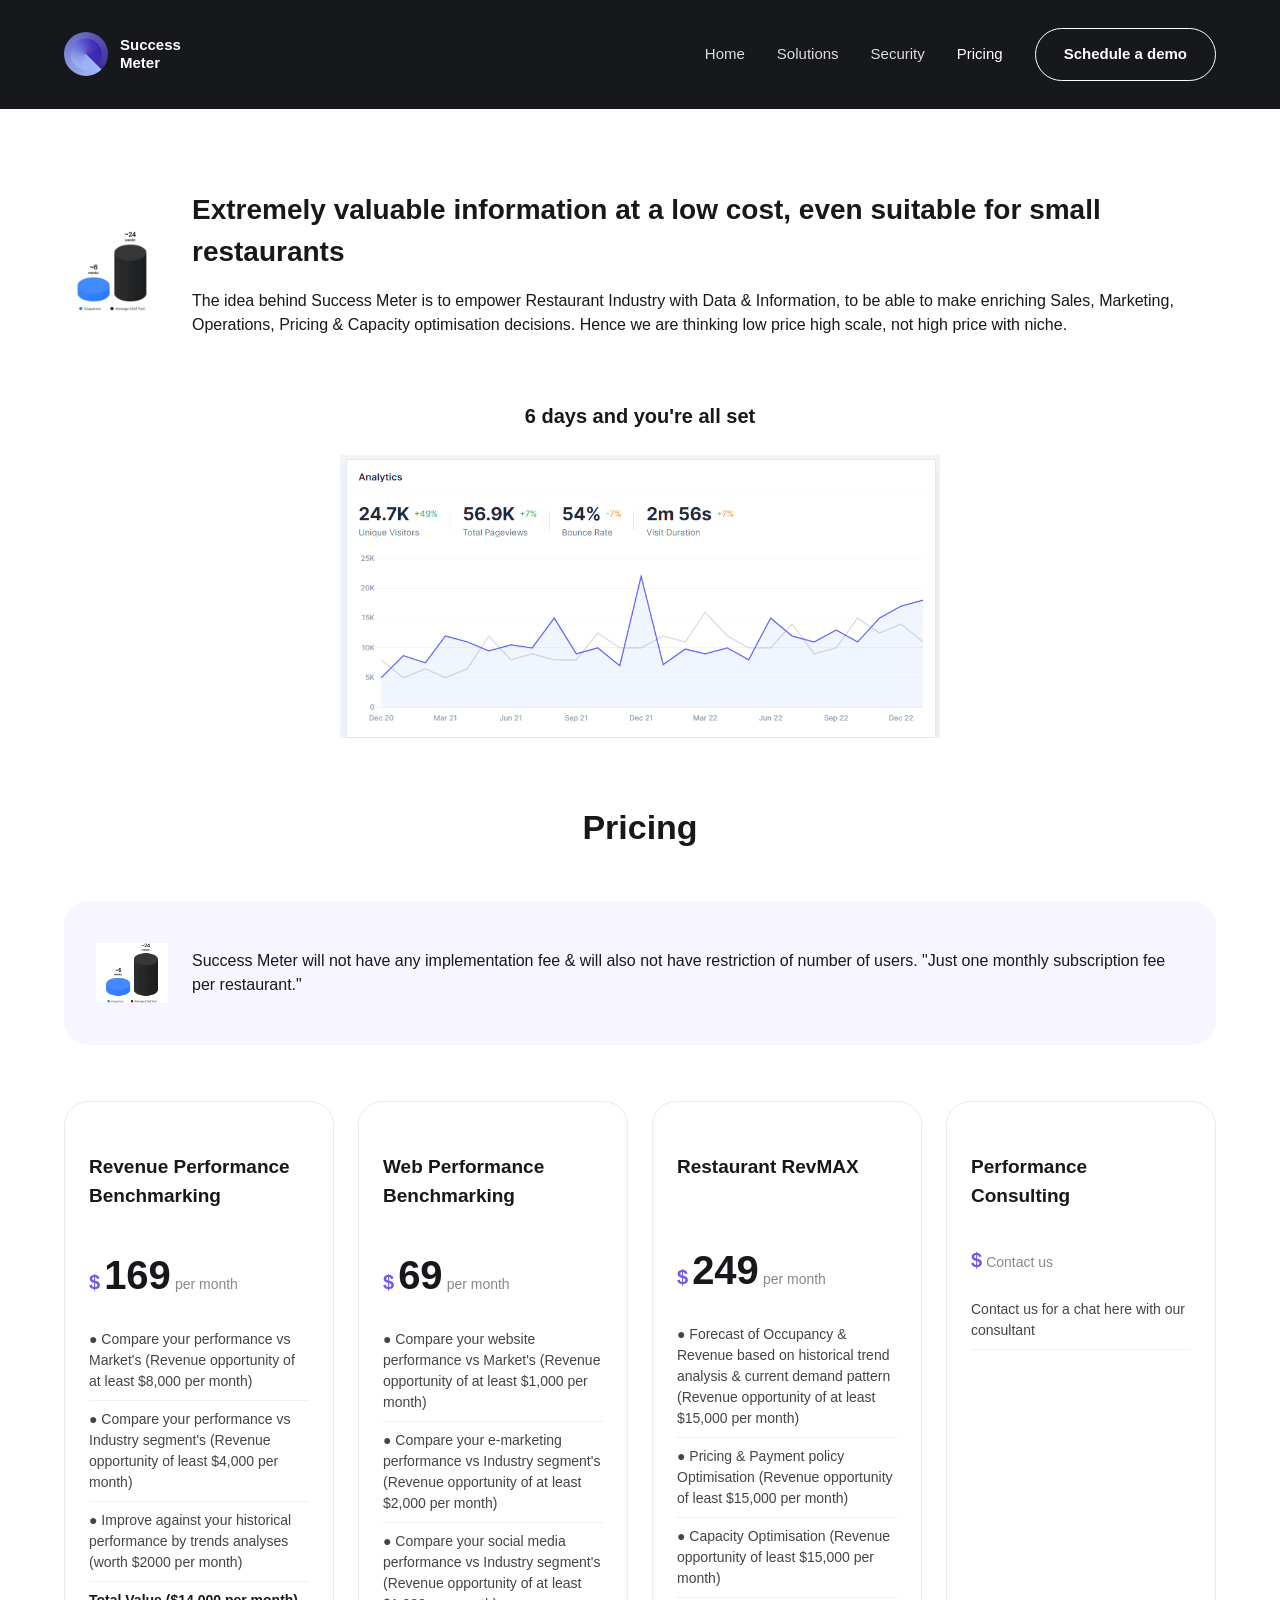
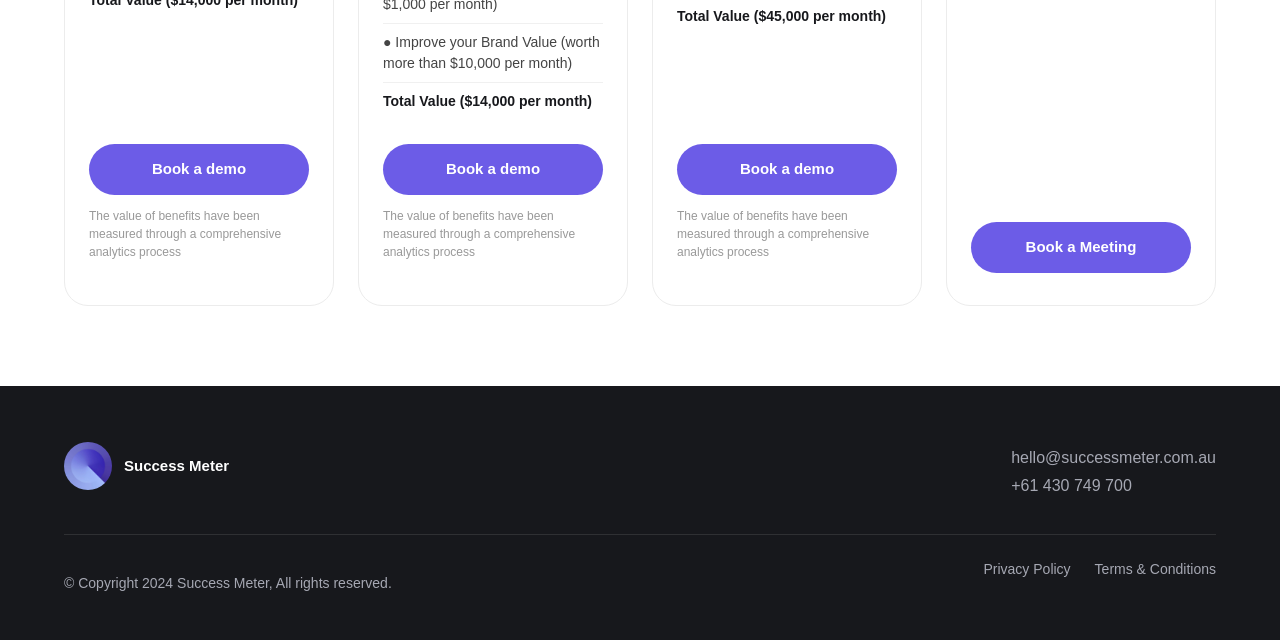
==== pricing.html @ 093ea800 "Initial static site" ====
<!DOCTYPE html>
<html lang="en">
<head>
<meta charset="UTF-8" />
<meta name="viewport" content="width=device-width, initial-scale=1.0" />
<title>Pricing — Success Meter</title>
<meta name="description" content="Simple, transparent pricing for Success Meter's Revenue Performance Benchmarking, Web Performance Benchmarking, Restaurant RevMAX and Performance Consulting." />
<link rel="icon" href="assets/images/logo.jpg" />
<link rel="stylesheet" href="assets/css/styles.css" />
</head>
<body>

<header class="site-header">
  <div class="container">
    <a href="index.html" class="brand">
      <img src="assets/images/logo.jpg" alt="Success Meter" />
      <span class="brand-name">Success<br />Meter</span>
    </a>
    <nav class="site-nav">
      <a href="index.html" class="nav-link">Home</a>
      <a href="solutions.html" class="nav-link">Solutions</a>
      <a href="security.html" class="nav-link">Security</a>
      <a href="pricing.html" class="nav-link active">Pricing</a>
      <a href="#demo" class="btn btn-outline js-book-demo">Schedule a demo</a>
    </nav>
    <button class="nav-toggle" aria-label="Toggle menu">&#9776;</button>
  </div>
</header>

<section>
  <div class="container">

    <div class="pricing-intro">
      <img src="assets/images/agile-plan.png" alt="" />
      <div>
        <h2>Extremely valuable information at a low cost, even suitable for small restaurants</h2>
        <p>The idea behind Success Meter is to empower Restaurant Industry with Data &amp; Information, to be able to make enriching Sales, Marketing, Operations, Pricing &amp; Capacity optimisation decisions. Hence we are thinking low price high scale, not high price with niche.</p>
      </div>
    </div>

    <div class="pricing-steps">
      <p>6 days and you're all set</p>
      <img src="assets/images/Mosaic-screen-shot.png" alt="Day 1 to Day 2 onboarding" style="max-width:600px; margin:0 auto;" />
    </div>

    <h2 class="section-title" id="demo">Pricing</h2>

    <div class="pricing-note">
      <img src="assets/images/agile-plan.png" alt="" />
      <p>Success Meter will not have any implementation fee &amp; will also not have restriction of number of users. "Just one monthly subscription fee per restaurant."</p>
    </div>

    <div class="pricing-grid">

      <div class="price-card">
        <h3>Revenue Performance Benchmarking</h3>
        <div class="price-tag">
          <span class="dollar">$</span>
          <span class="amount">169</span>
          <span class="period">per month</span>
        </div>
        <ul>
          <li>● Compare your performance vs Market's (Revenue opportunity of at least $8,000 per month)</li>
          <li>● Compare your performance vs Industry segment's (Revenue opportunity of least $4,000 per month)</li>
          <li>● Improve against your historical performance by trends analyses (worth $2000 per month)</li>
          <li class="total">Total Value ($14,000 per month)</li>
        </ul>
        <a href="#demo" class="btn btn-primary js-book-demo">Book a demo</a>
        <p class="disclaimer">The value of benefits have been measured through a comprehensive analytics process</p>
      </div>

      <div class="price-card">
        <h3>Web Performance Benchmarking</h3>
        <div class="price-tag">
          <span class="dollar">$</span>
          <span class="amount">69</span>
          <span class="period">per month</span>
        </div>
        <ul>
          <li>● Compare your website performance vs Market's (Revenue opportunity of at least $1,000 per month)</li>
          <li>● Compare your e-marketing performance vs Industry segment's (Revenue opportunity of at least $2,000 per month)</li>
          <li>● Compare your social media performance vs Industry segment's (Revenue opportunity of at least $1,000 per month)</li>
          <li>● Improve your Brand Value (worth more than $10,000 per month)</li>
          <li class="total">Total Value ($14,000 per month)</li>
        </ul>
        <a href="#demo" class="btn btn-primary js-book-demo">Book a demo</a>
        <p class="disclaimer">The value of benefits have been measured through a comprehensive analytics process</p>
      </div>

      <div class="price-card">
        <h3>Restaurant RevMAX</h3>
        <div class="price-tag">
          <span class="dollar">$</span>
          <span class="amount">249</span>
          <span class="period">per month</span>
        </div>
        <ul>
          <li>● Forecast of Occupancy &amp; Revenue based on historical trend analysis &amp; current demand pattern (Revenue opportunity of at least $15,000 per month)</li>
          <li>● Pricing &amp; Payment policy Optimisation (Revenue opportunity of least $15,000 per month)</li>
          <li>● Capacity Optimisation (Revenue opportunity of least $15,000 per month)</li>
          <li class="total">Total Value ($45,000 per month)</li>
        </ul>
        <a href="#demo" class="btn btn-primary js-book-demo">Book a demo</a>
        <p class="disclaimer">The value of benefits have been measured through a comprehensive analytics process</p>
      </div>

      <div class="price-card">
        <h3>Performance Consulting</h3>
        <div class="price-tag">
          <span class="dollar">$</span>
          <span class="period">Contact us</span>
        </div>
        <ul>
          <li>Contact us for a chat here with our consultant</li>
        </ul>
        <a href="#demo" class="btn btn-primary js-book-demo">Book a Meeting</a>
      </div>

    </div>
  </div>
</section>

<footer class="site-footer">
  <div class="container">
    <div class="footer-top">
      <a href="index.html" class="brand">
        <img src="assets/images/logo.jpg" alt="Success Meter" />
        <span class="brand-name">Success Meter</span>
      </a>
      <div class="footer-contact">
        <p>hello@successmeter.com.au</p>
        <p>+61 430 749 700</p>
      </div>
    </div>
    <div class="footer-bottom">
      <p>&copy; Copyright 2024 Success Meter, All rights reserved.</p>
      <div class="footer-links">
        <a href="#">Privacy Policy</a>
        <a href="#">Terms &amp; Conditions</a>
      </div>
    </div>
  </div>
</footer>

<script src="assets/js/main.js"></script>
</body>
</html>
---- assets/css/styles.css ----
/* Success Meter — shared styles */
:root {
  --dark: #17181c;
  --dark-2: #1f2026;
  --purple: #6c5ce7;
  --purple-dark: #5a4bd4;
  --text-muted: #a6a8b3;
  --white: #ffffff;
  --radius-lg: 40px;
  --radius-md: 24px;
  --max-width: 1200px;
  --font: 'Inter', -apple-system, BlinkMacSystemFont, 'Segoe UI', Roboto, sans-serif;
}

* {
  box-sizing: border-box;
}

html {
  scroll-behavior: smooth;
}

body {
  margin: 0;
  font-family: var(--font);
  color: var(--dark);
  background: var(--white);
  line-height: 1.5;
}

a {
  text-decoration: none;
  color: inherit;
}

ul {
  margin: 0;
  padding: 0;
  list-style: none;
}

img {
  max-width: 100%;
  display: block;
}

.container {
  max-width: var(--max-width);
  margin: 0 auto;
  padding: 0 24px;
}

/* ---------- Header ---------- */
.site-header {
  background: var(--dark);
  color: var(--white);
  padding: 28px 0;
}

.site-header .container {
  display: flex;
  align-items: center;
  justify-content: space-between;
}

.brand {
  display: flex;
  align-items: center;
  gap: 12px;
}

.brand img {
  width: 44px;
  height: 44px;
  border-radius: 50%;
  object-fit: cover;
}

.brand-name {
  font-weight: 700;
  font-size: 15px;
  line-height: 1.2;
}

.site-nav {
  display: flex;
  align-items: center;
  gap: 32px;
}

.site-nav a.nav-link {
  font-weight: 500;
  font-size: 15px;
  color: var(--white);
  opacity: 0.85;
  transition: opacity 0.2s;
}

.site-nav a.nav-link:hover,
.site-nav a.nav-link.active {
  opacity: 1;
}

.btn {
  display: inline-block;
  padding: 14px 28px;
  border-radius: 999px;
  font-weight: 700;
  font-size: 15px;
  text-align: center;
  cursor: pointer;
  transition: transform 0.2s, background 0.2s, color 0.2s;
  border: none;
}

.btn:hover {
  transform: translateY(-2px);
}

.btn-outline {
  border: 1.5px solid var(--white);
  color: var(--white);
  background: transparent;
}

.btn-outline:hover {
  background: var(--white);
  color: var(--dark);
}

.btn-primary {
  background: var(--purple);
  color: var(--white);
}

.btn-primary:hover {
  background: var(--purple-dark);
}

.nav-toggle {
  display: none;
  background: none;
  border: none;
  color: var(--white);
  font-size: 28px;
  cursor: pointer;
}

/* ---------- Hero (Home) ---------- */
.hero {
  background: var(--dark);
  color: var(--white);
  padding: 80px 0 120px;
}

.hero .container {
  display: grid;
  grid-template-columns: 1fr 1fr;
  gap: 40px;
  align-items: center;
}

.hero h1 {
  font-size: 44px;
  font-weight: 800;
  line-height: 1.15;
  margin: 0 0 16px;
}

.hero .subtitle {
  color: var(--text-muted);
  font-size: 18px;
  font-weight: 600;
  margin: 0 0 32px;
  letter-spacing: 0.5px;
}

.hero-card {
  border-radius: var(--radius-lg);
  overflow: hidden;
  box-shadow: 0 30px 60px rgba(0, 0, 0, 0.35);
}

.hero-card img {
  width: 100%;
  display: block;
}

.stats-banner {
  background: var(--dark);
  color: var(--white);
  padding: 40px 0 100px;
  text-align: center;
}

.stats-banner p {
  max-width: 720px;
  margin: 0 auto 8px;
  font-size: 20px;
  line-height: 1.5;
}

.stats-banner strong {
  color: var(--purple);
  font-size: 24px;
}

.stats-banner .highlight {
  font-weight: 800;
  font-size: 22px;
  color: var(--white);
}

.hero-actions {
  display: flex;
  gap: 16px;
  justify-content: center;
  margin-top: 32px;
}

/* ---------- Generic page hero (Solutions/Security/Pricing) ---------- */
.page-hero {
  background: var(--dark);
  color: var(--white);
  padding: 90px 0 140px;
  position: relative;
  overflow: hidden;
}

.page-hero h1 {
  font-size: 46px;
  font-weight: 800;
  max-width: 760px;
  margin: 0 0 24px;
  line-height: 1.2;
}

.page-hero .lead {
  max-width: 640px;
  color: var(--text-muted);
  font-size: 18px;
}

/* ---------- Sections ---------- */
section {
  padding: 80px 0;
}

.section-title {
  font-size: 34px;
  font-weight: 800;
  text-align: center;
  margin: 0 0 48px;
}

/* ---------- Solutions cards ---------- */
.solution-block {
  display: grid;
  grid-template-columns: 1fr 1fr;
  gap: 40px;
  align-items: center;
  padding: 56px 0;
  border-bottom: 1px solid #ececec;
}

.solution-block:last-of-type {
  border-bottom: none;
}

.solution-block h3 {
  font-size: 26px;
  font-weight: 800;
  margin: 0 0 16px;
  color: var(--purple);
}

.solution-block p {
  font-size: 17px;
  color: #444;
}

.solution-block ul {
  margin-top: 16px;
}

.solution-block ul li {
  padding: 8px 0;
  font-size: 16px;
  color: #444;
  border-bottom: 1px dashed #e0e0e0;
}

/* ---------- Feature / image boxes (Security) ---------- */
.card-panel {
  background: var(--white);
  border-radius: var(--radius-lg);
  margin-top: -80px;
  position: relative;
  z-index: 2;
  padding: 56px;
  box-shadow: 0 20px 60px rgba(0, 0, 0, 0.08);
}

.feature-grid {
  display: grid;
  grid-template-columns: repeat(3, 1fr);
  gap: 32px;
  margin-top: 32px;
}

.feature-card img {
  width: 56px;
  height: 56px;
  margin-bottom: 20px;
}

.feature-card h3 {
  font-size: 19px;
  font-weight: 700;
  margin: 0 0 10px;
}

.feature-card p {
  color: #555;
  font-size: 15px;
}

.accordion {
  max-width: 900px;
  margin: 0 auto;
}

.accordion-item {
  border-bottom: 1px solid #e5e5e5;
}

.accordion-header {
  display: flex;
  justify-content: space-between;
  align-items: center;
  padding: 24px 0;
  cursor: pointer;
  font-size: 20px;
  font-weight: 700;
}

.accordion-header::after {
  content: '+';
  font-size: 24px;
  font-weight: 400;
  transition: transform 0.2s;
}

.accordion-item.open .accordion-header::after {
  content: '\2212';
}

.accordion-content {
  max-height: 0;
  overflow: hidden;
  transition: max-height 0.3s ease;
}

.accordion-content-inner {
  padding-bottom: 24px;
  color: #555;
  font-size: 16px;
}

.accordion-item.open .accordion-content {
  max-height: 800px;
}

.compliance-logos {
  display: flex;
  flex-wrap: wrap;
  gap: 32px;
  justify-content: center;
  align-items: center;
  margin-top: 24px;
}

.compliance-logos img {
  height: 48px;
  width: auto;
  filter: grayscale(100%);
  opacity: 0.8;
}

/* ---------- Pricing ---------- */
.pricing-intro {
  display: grid;
  grid-template-columns: auto 1fr;
  gap: 32px;
  align-items: center;
  margin-bottom: 48px;
}

.pricing-intro img {
  width: 96px;
}

.pricing-intro h2 {
  font-size: 28px;
  font-weight: 800;
  margin: 0 0 12px;
}

.pricing-steps {
  text-align: center;
  margin-bottom: 64px;
}

.pricing-steps p {
  font-weight: 700;
  font-size: 20px;
  margin-bottom: 24px;
}

.pricing-note {
  display: grid;
  grid-template-columns: auto 1fr;
  gap: 24px;
  align-items: center;
  background: #f7f5ff;
  border-radius: var(--radius-md);
  padding: 32px;
  margin-bottom: 56px;
}

.pricing-note img {
  width: 72px;
}

.pricing-grid {
  display: grid;
  grid-template-columns: repeat(4, 1fr);
  gap: 24px;
}

.price-card {
  border: 1px solid #ececec;
  border-radius: var(--radius-md);
  padding: 32px 24px;
  display: flex;
  flex-direction: column;
}

.price-card h3 {
  font-size: 19px;
  font-weight: 800;
  min-height: 52px;
}

.price-tag {
  display: flex;
  align-items: baseline;
  gap: 4px;
  margin: 16px 0;
}

.price-tag .dollar {
  font-size: 20px;
  font-weight: 700;
  color: var(--purple);
}

.price-tag .amount {
  font-size: 40px;
  font-weight: 800;
}

.price-tag .period {
  color: #888;
  font-size: 14px;
}

.price-card ul {
  flex-grow: 1;
  margin-bottom: 24px;
}

.price-card ul li {
  font-size: 14px;
  color: #444;
  padding: 8px 0;
  border-bottom: 1px solid #f0f0f0;
}

.price-card ul li.total {
  font-weight: 700;
  color: var(--dark);
  border-bottom: none;
}

.price-card .btn {
  width: 100%;
}

.price-card .disclaimer {
  font-size: 12px;
  color: #999;
  margin-top: 12px;
}

/* ---------- Footer ---------- */
.site-footer {
  background: var(--dark);
  color: var(--white);
  padding: 56px 0 32px;
}

.footer-top {
  display: flex;
  justify-content: space-between;
  align-items: flex-start;
  flex-wrap: wrap;
  gap: 24px;
  padding-bottom: 32px;
  border-bottom: 1px solid rgba(255, 255, 255, 0.1);
}

.footer-top .brand img {
  width: 48px;
  height: 48px;
}

.footer-contact p {
  margin: 4px 0;
  color: var(--text-muted);
}

.footer-bottom {
  display: flex;
  justify-content: space-between;
  flex-wrap: wrap;
  gap: 12px;
  padding-top: 24px;
  font-size: 14px;
  color: var(--text-muted);
}

.footer-bottom .footer-links {
  display: flex;
  gap: 24px;
}

/* ---------- Responsive ---------- */
@media (max-width: 900px) {
  .hero .container,
  .solution-block,
  .pricing-intro,
  .pricing-note {
    grid-template-columns: 1fr;
  }

  .feature-grid,
  .pricing-grid {
    grid-template-columns: 1fr;
  }

  .site-nav {
    position: fixed;
    top: 0;
    right: 0;
    height: 100vh;
    width: 260px;
    background: var(--dark-2);
    flex-direction: column;
    padding: 100px 32px;
    transform: translateX(100%);
    transition: transform 0.3s ease;
    z-index: 100;
    align-items: flex-start;
    gap: 24px;
  }

  .site-nav.open {
    transform: translateX(0);
  }

  .nav-toggle {
    display: block;
  }

  .hero h1,
  .page-hero h1 {
    font-size: 32px;
  }

  .card-panel {
    padding: 32px 20px;
  }

  .footer-top,
  .footer-bottom {
    flex-direction: column;
  }
}
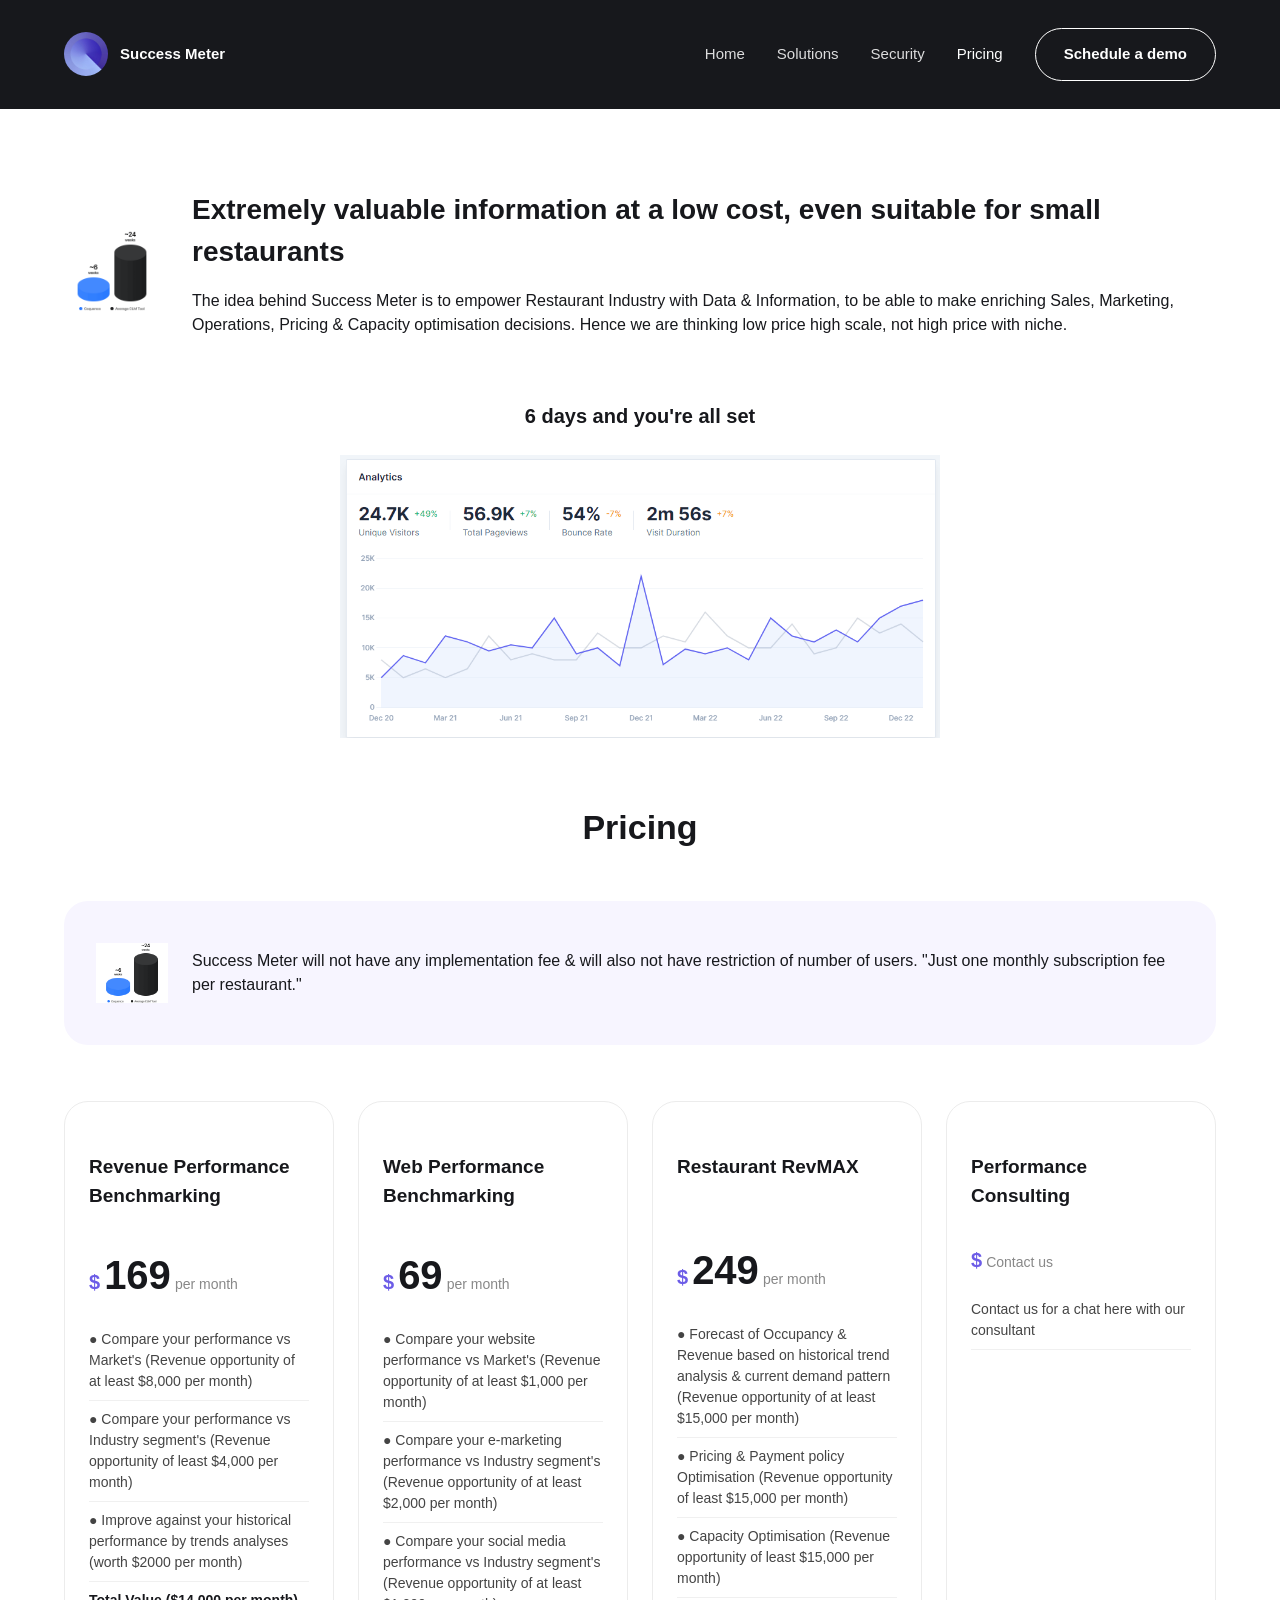
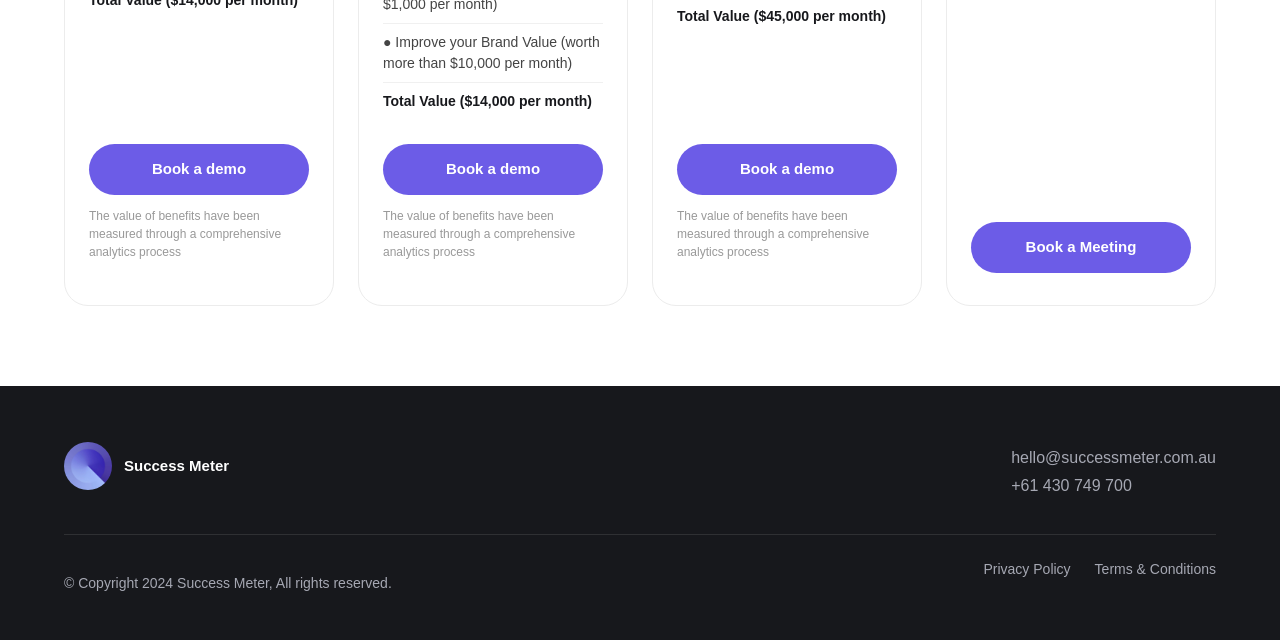
==== commit ab865806: "Add Decap CMS admin, JSON-driven content, README" ====
--- a/pricing.html
+++ b/pricing.html
@@ -8,13 +8,13 @@
 <link rel="icon" href="assets/images/logo.jpg" />
 <link rel="stylesheet" href="assets/css/styles.css" />
 </head>
-<body>
+<body data-page="pricing">
 
 <header class="site-header">
   <div class="container">
     <a href="index.html" class="brand">
-      <img src="assets/images/logo.jpg" alt="Success Meter" />
-      <span class="brand-name">Success<br />Meter</span>
+      <img src="assets/images/logo.jpg" alt="Success Meter" data-field="logo" />
+      <span class="brand-name" data-field="site_name">Success<br />Meter</span>
     </a>
     <nav class="site-nav">
       <a href="index.html" class="nav-link">Home</a>
@@ -33,13 +33,13 @@
     <div class="pricing-intro">
       <img src="assets/images/agile-plan.png" alt="" />
       <div>
-        <h2>Extremely valuable information at a low cost, even suitable for small restaurants</h2>
-        <p>The idea behind Success Meter is to empower Restaurant Industry with Data &amp; Information, to be able to make enriching Sales, Marketing, Operations, Pricing &amp; Capacity optimisation decisions. Hence we are thinking low price high scale, not high price with niche.</p>
+        <h2 data-field="intro_heading">Extremely valuable information at a low cost, even suitable for small restaurants</h2>
+        <p data-field="intro_text">The idea behind Success Meter is to empower Restaurant Industry with Data &amp; Information, to be able to make enriching Sales, Marketing, Operations, Pricing &amp; Capacity optimisation decisions. Hence we are thinking low price high scale, not high price with niche.</p>
       </div>
     </div>
 
     <div class="pricing-steps">
-      <p>6 days and you're all set</p>
+      <p data-field="steps_heading">6 days and you're all set</p>
       <img src="assets/images/Mosaic-screen-shot.png" alt="Day 1 to Day 2 onboarding" style="max-width:600px; margin:0 auto;" />
     </div>
 
@@ -47,10 +47,10 @@
 
     <div class="pricing-note">
       <img src="assets/images/agile-plan.png" alt="" />
-      <p>Success Meter will not have any implementation fee &amp; will also not have restriction of number of users. "Just one monthly subscription fee per restaurant."</p>
+      <p data-field="note_text">Success Meter will not have any implementation fee &amp; will also not have restriction of number of users. "Just one monthly subscription fee per restaurant."</p>
     </div>
 
-    <div class="pricing-grid">
+    <div class="pricing-grid" data-field="plans">
 
       <div class="price-card">
         <h3>Revenue Performance Benchmarking</h3>
@@ -124,16 +124,16 @@
   <div class="container">
     <div class="footer-top">
       <a href="index.html" class="brand">
-        <img src="assets/images/logo.jpg" alt="Success Meter" />
-        <span class="brand-name">Success Meter</span>
+        <img src="assets/images/logo.jpg" alt="Success Meter" data-field="logo" />
+        <span class="brand-name" data-field="site_name">Success Meter</span>
       </a>
       <div class="footer-contact">
-        <p>hello@successmeter.com.au</p>
-        <p>+61 430 749 700</p>
+        <p data-field="email">hello@successmeter.com.au</p>
+        <p data-field="phone">+61 430 749 700</p>
       </div>
     </div>
     <div class="footer-bottom">
-      <p>&copy; Copyright 2024 Success Meter, All rights reserved.</p>
+      <p data-field="footer_copyright">&copy; Copyright 2024 Success Meter, All rights reserved.</p>
       <div class="footer-links">
         <a href="#">Privacy Policy</a>
         <a href="#">Terms &amp; Conditions</a>
@@ -143,5 +143,6 @@
 </footer>
 
 <script src="assets/js/main.js"></script>
+<script src="assets/js/content.js"></script>
 </body>
 </html>
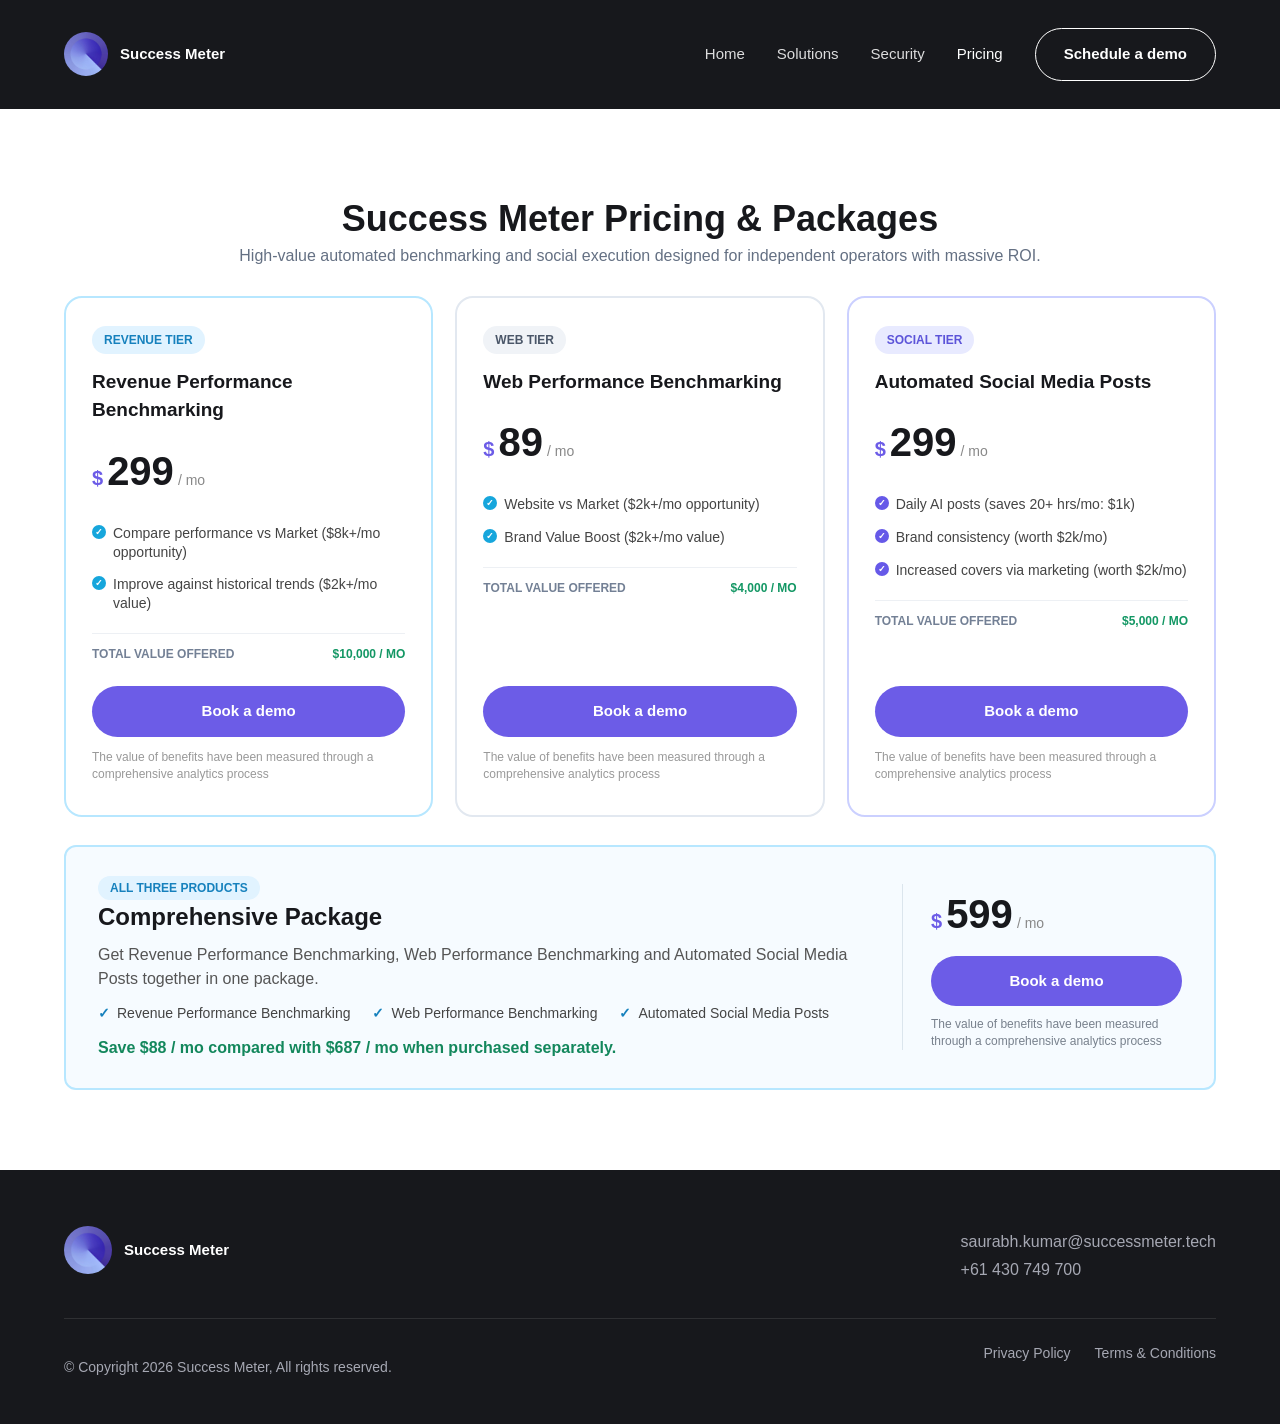
==== commit 0eea6f43: "Update website offerings and pricing package" ====
--- a/pricing.html
+++ b/pricing.html
@@ -4,9 +4,10 @@
 <meta charset="UTF-8" />
 <meta name="viewport" content="width=device-width, initial-scale=1.0" />
 <title>Pricing — Success Meter</title>
-<meta name="description" content="Simple, transparent pricing for Success Meter's Revenue Performance Benchmarking, Web Performance Benchmarking, Restaurant RevMAX and Performance Consulting." />
+<meta name="description" content="Success Meter pricing for revenue benchmarking, web performance benchmarking and automated social media posts." />
 <link rel="icon" href="assets/images/logo.jpg" />
 <link rel="stylesheet" href="assets/css/styles.css" />
+<script src="https://identity.netlify.com/v1/netlify-identity-widget.js"></script>
 </head>
 <body data-page="pricing">
 
@@ -29,93 +30,86 @@
 
 <section>
   <div class="container">
-
-    <div class="pricing-intro">
-      <img src="assets/images/agile-plan.png" alt="" />
-      <div>
-        <h2 data-field="intro_heading">Extremely valuable information at a low cost, even suitable for small restaurants</h2>
-        <p data-field="intro_text">The idea behind Success Meter is to empower Restaurant Industry with Data &amp; Information, to be able to make enriching Sales, Marketing, Operations, Pricing &amp; Capacity optimisation decisions. Hence we are thinking low price high scale, not high price with niche.</p>
-      </div>
+    <div class="pricing-header">
+      <h1 data-field="page_heading">Success Meter Pricing &amp; Packages</h1>
+      <p data-field="page_subtitle">High-value automated benchmarking and social execution designed for independent operators with massive ROI.</p>
     </div>
 
-    <div class="pricing-steps">
-      <p data-field="steps_heading">6 days and you're all set</p>
-      <img src="assets/images/Mosaic-screen-shot.png" alt="Day 1 to Day 2 onboarding" style="max-width:600px; margin:0 auto;" />
-    </div>
-
-    <h2 class="section-title" id="demo">Pricing</h2>
-
-    <div class="pricing-note">
-      <img src="assets/images/agile-plan.png" alt="" />
-      <p data-field="note_text">Success Meter will not have any implementation fee &amp; will also not have restriction of number of users. "Just one monthly subscription fee per restaurant."</p>
-    </div>
-
-    <div class="pricing-grid" data-field="plans">
-
+    <div class="pricing-grid" data-field="plans" id="demo">
       <div class="price-card">
+        <span class="price-tier">Revenue Tier</span>
         <h3>Revenue Performance Benchmarking</h3>
         <div class="price-tag">
           <span class="dollar">$</span>
-          <span class="amount">169</span>
-          <span class="period">per month</span>
+          <span class="amount">299</span>
+          <span class="period">/ mo</span>
         </div>
         <ul>
-          <li>● Compare your performance vs Market's (Revenue opportunity of at least $8,000 per month)</li>
-          <li>● Compare your performance vs Industry segment's (Revenue opportunity of least $4,000 per month)</li>
-          <li>● Improve against your historical performance by trends analyses (worth $2000 per month)</li>
-          <li class="total">Total Value ($14,000 per month)</li>
+          <li>Compare performance vs Market ($8k+/mo opportunity)</li>
+          <li>Improve against historical trends ($2k+/mo value)</li>
+          <li class="total"><span>Total value offered</span><strong>$10,000 / mo</strong></li>
         </ul>
         <a href="#demo" class="btn btn-primary js-book-demo">Book a demo</a>
         <p class="disclaimer">The value of benefits have been measured through a comprehensive analytics process</p>
       </div>
 
       <div class="price-card">
+        <span class="price-tier">Web Tier</span>
         <h3>Web Performance Benchmarking</h3>
         <div class="price-tag">
           <span class="dollar">$</span>
-          <span class="amount">69</span>
-          <span class="period">per month</span>
+          <span class="amount">89</span>
+          <span class="period">/ mo</span>
         </div>
         <ul>
-          <li>● Compare your website performance vs Market's (Revenue opportunity of at least $1,000 per month)</li>
-          <li>● Compare your e-marketing performance vs Industry segment's (Revenue opportunity of at least $2,000 per month)</li>
-          <li>● Compare your social media performance vs Industry segment's (Revenue opportunity of at least $1,000 per month)</li>
-          <li>● Improve your Brand Value (worth more than $10,000 per month)</li>
-          <li class="total">Total Value ($14,000 per month)</li>
+          <li>Website vs Market ($2k+/mo opportunity)</li>
+          <li>Brand Value Boost ($2k+/mo value)</li>
+          <li class="total"><span>Total value offered</span><strong>$4,000 / mo</strong></li>
         </ul>
         <a href="#demo" class="btn btn-primary js-book-demo">Book a demo</a>
         <p class="disclaimer">The value of benefits have been measured through a comprehensive analytics process</p>
       </div>
 
       <div class="price-card">
-        <h3>Restaurant RevMAX</h3>
+        <span class="price-tier">Social Tier</span>
+        <h3>Automated Social Media Posts</h3>
         <div class="price-tag">
           <span class="dollar">$</span>
-          <span class="amount">249</span>
-          <span class="period">per month</span>
+          <span class="amount">299</span>
+          <span class="period">/ mo</span>
         </div>
         <ul>
-          <li>● Forecast of Occupancy &amp; Revenue based on historical trend analysis &amp; current demand pattern (Revenue opportunity of at least $15,000 per month)</li>
-          <li>● Pricing &amp; Payment policy Optimisation (Revenue opportunity of least $15,000 per month)</li>
-          <li>● Capacity Optimisation (Revenue opportunity of least $15,000 per month)</li>
-          <li class="total">Total Value ($45,000 per month)</li>
+          <li>Daily AI posts (saves 20+ hrs/mo: $1k)</li>
+          <li>Brand consistency (worth $2k/mo)</li>
+          <li>Increased covers via marketing (worth $2k/mo)</li>
+          <li class="total"><span>Total value offered</span><strong>$5,000 / mo</strong></li>
         </ul>
         <a href="#demo" class="btn btn-primary js-book-demo">Book a demo</a>
         <p class="disclaimer">The value of benefits have been measured through a comprehensive analytics process</p>
       </div>
+    </div>
 
-      <div class="price-card">
-        <h3>Performance Consulting</h3>
+    <div class="package-offer" data-field="package_offer">
+      <div class="package-copy">
+        <span class="price-tier" data-field="package_tier">All three products</span>
+        <h2 data-field="package_title">Comprehensive Package</h2>
+        <p data-field="package_description">Get Revenue Performance Benchmarking, Web Performance Benchmarking and Automated Social Media Posts together in one package.</p>
+        <ul data-field="package_products">
+          <li>Revenue Performance Benchmarking</li>
+          <li>Web Performance Benchmarking</li>
+          <li>Automated Social Media Posts</li>
+        </ul>
+        <p class="package-savings" data-field="package_savings">Save $88 / mo compared with $687 / mo when purchased separately.</p>
+      </div>
+      <div class="package-price">
         <div class="price-tag">
           <span class="dollar">$</span>
-          <span class="period">Contact us</span>
+          <span class="amount" data-field="package_price">599</span>
+          <span class="period" data-field="package_period">/ mo</span>
         </div>
-        <ul>
-          <li>Contact us for a chat here with our consultant</li>
-        </ul>
-        <a href="#demo" class="btn btn-primary js-book-demo">Book a Meeting</a>
+        <a href="#demo" class="btn btn-primary js-book-demo" data-field="package_cta">Book a demo</a>
+        <p class="disclaimer" data-field="package_disclaimer">The value of benefits have been measured through a comprehensive analytics process</p>
       </div>
-
     </div>
   </div>
 </section>
--- a/assets/css/styles.css
+++ b/assets/css/styles.css
@@ -175,6 +175,17 @@
   letter-spacing: 0.5px;
 }
 
+.typewriter-cursor {
+  display: inline-block;
+  margin-left: 2px;
+  animation: typewriter-blink 0.8s steps(1) infinite;
+}
+
+@keyframes typewriter-blink {
+  0%, 50% { opacity: 1; }
+  50.01%, 100% { opacity: 0; }
+}
+
 .hero-card {
   border-radius: var(--radius-lg);
   overflow: hidden;
@@ -253,6 +264,14 @@
   margin: 0 0 48px;
 }
 
+.section-subtitle {
+  max-width: 720px;
+  margin: -32px auto 32px;
+  color: #555;
+  font-size: 18px;
+  text-align: center;
+}
+
 /* ---------- Solutions cards ---------- */
 .solution-block {
   display: grid;
@@ -281,6 +300,8 @@
 
 .solution-block ul {
   margin-top: 16px;
+  padding-left: 20px;
+  list-style: disc;
 }
 
 .solution-block ul li {
@@ -388,6 +409,25 @@
 }
 
 /* ---------- Pricing ---------- */
+.pricing-header {
+  max-width: 900px;
+  margin: 8px auto 28px;
+  text-align: center;
+}
+
+.pricing-header h1 {
+  margin: 0 0 4px;
+  color: var(--dark);
+  font-size: 36px;
+  line-height: 1.2;
+}
+
+.pricing-header p {
+  margin: 0;
+  color: #647083;
+  font-size: 16px;
+}
+
 .pricing-intro {
   display: grid;
   grid-template-columns: auto 1fr;
@@ -434,22 +474,56 @@
 
 .pricing-grid {
   display: grid;
-  grid-template-columns: repeat(4, 1fr);
-  gap: 24px;
+  grid-template-columns: repeat(3, minmax(0, 1fr));
+  gap: 22px;
+  min-width: 0;
 }
 
 .price-card {
-  border: 1px solid #ececec;
-  border-radius: var(--radius-md);
-  padding: 32px 24px;
+  min-width: 0;
+  border: 2px solid #e2e8f0;
+  border-radius: 18px;
+  padding: 28px 26px 20px;
+  background: #fff;
   display: flex;
   flex-direction: column;
+}
+
+.price-card:nth-child(1) {
+  border-color: #b7e7ff;
+}
+
+.price-card:nth-child(3) {
+  border-color: #cbd0ff;
+}
+
+.price-tier {
+  align-self: flex-start;
+  margin-bottom: 14px;
+  padding: 5px 12px;
+  border-radius: 999px;
+  background: #e1f3ff;
+  color: #1681bd;
+  font-size: 12px;
+  font-weight: 800;
+  text-transform: uppercase;
+}
+
+.price-card:nth-child(2) .price-tier {
+  background: #f0f3f7;
+  color: #4a5668;
+}
+
+.price-card:nth-child(3) .price-tier {
+  background: #e8eaff;
+  color: #5c54d9;
 }
 
 .price-card h3 {
   font-size: 19px;
   font-weight: 800;
-  min-height: 52px;
+  min-height: 0;
+  margin: 0;
 }
 
 .price-tag {
@@ -478,19 +552,54 @@
 .price-card ul {
   flex-grow: 1;
   margin-bottom: 24px;
+  list-style: none;
 }
 
 .price-card ul li {
   font-size: 14px;
   color: #444;
-  padding: 8px 0;
-  border-bottom: 1px solid #f0f0f0;
+  padding: 7px 0 7px 21px;
+  position: relative;
+  line-height: 1.35;
+}
+
+.price-card ul li:not(.total)::before {
+  content: '\2713';
+  position: absolute;
+  left: 0;
+  top: 8px;
+  width: 14px;
+  height: 14px;
+  border-radius: 50%;
+  background: #16a6dc;
+  color: #fff;
+  font-size: 9px;
+  line-height: 14px;
+  text-align: center;
+  font-weight: 800;
+}
+
+.price-card:nth-child(3) ul li:not(.total)::before {
+  background: #6659e8;
 }
 
 .price-card ul li.total {
-  font-weight: 700;
-  color: var(--dark);
-  border-bottom: none;
+  display: flex;
+  flex-wrap: wrap;
+  justify-content: space-between;
+  gap: 12px;
+  margin-top: 13px;
+  padding: 12px 0 0;
+  border-top: 1px solid #edf0f4;
+  color: #738095;
+  font-size: 12px;
+  font-weight: 800;
+  text-transform: uppercase;
+}
+
+.price-card ul li.total strong {
+  flex: 0 0 auto;
+  color: #139764;
 }
 
 .price-card .btn {
@@ -501,6 +610,94 @@
   font-size: 12px;
   color: #999;
   margin-top: 12px;
+  line-height: 1.4;
+}
+
+@media (max-width: 900px) {
+  .pricing-grid {
+    grid-template-columns: 1fr;
+  }
+}
+
+.package-offer {
+  display: grid;
+  grid-template-columns: minmax(0, 1fr) minmax(220px, 280px);
+  gap: 32px;
+  align-items: center;
+  margin-top: 28px;
+  padding: 28px 32px;
+  border: 2px solid #b7e7ff;
+  border-radius: 12px;
+  background: #f6fbff;
+}
+
+.package-copy h2 {
+  margin: 0 0 8px;
+  font-size: 24px;
+}
+
+.package-copy p {
+  margin: 0 0 12px;
+  color: #555;
+}
+
+.package-copy ul {
+  display: flex;
+  flex-wrap: wrap;
+  gap: 8px 22px;
+  margin: 0 0 12px;
+  list-style: none;
+}
+
+.package-copy li {
+  color: #444;
+  font-size: 14px;
+}
+
+.package-copy li::before {
+  content: '\2713';
+  margin-right: 7px;
+  color: #1681bd;
+  font-weight: 800;
+}
+
+.package-copy .package-savings {
+  margin: 0;
+  color: #13875c;
+  font-weight: 700;
+}
+
+.package-price {
+  padding-left: 28px;
+  border-left: 1px solid #dbe5ed;
+}
+
+.package-price .price-tag {
+  margin: 0 0 12px;
+}
+
+.package-price .btn {
+  width: 100%;
+}
+
+.package-price .disclaimer {
+  margin: 10px 0 0;
+  color: #78818d;
+  font-size: 12px;
+  line-height: 1.4;
+}
+
+@media (max-width: 900px) {
+  .package-offer {
+    grid-template-columns: 1fr;
+    gap: 16px;
+  }
+
+  .package-price {
+    padding: 16px 0 0;
+    border-top: 1px solid #dbe5ed;
+    border-left: 0;
+  }
 }
 
 /* ---------- Footer ---------- */
